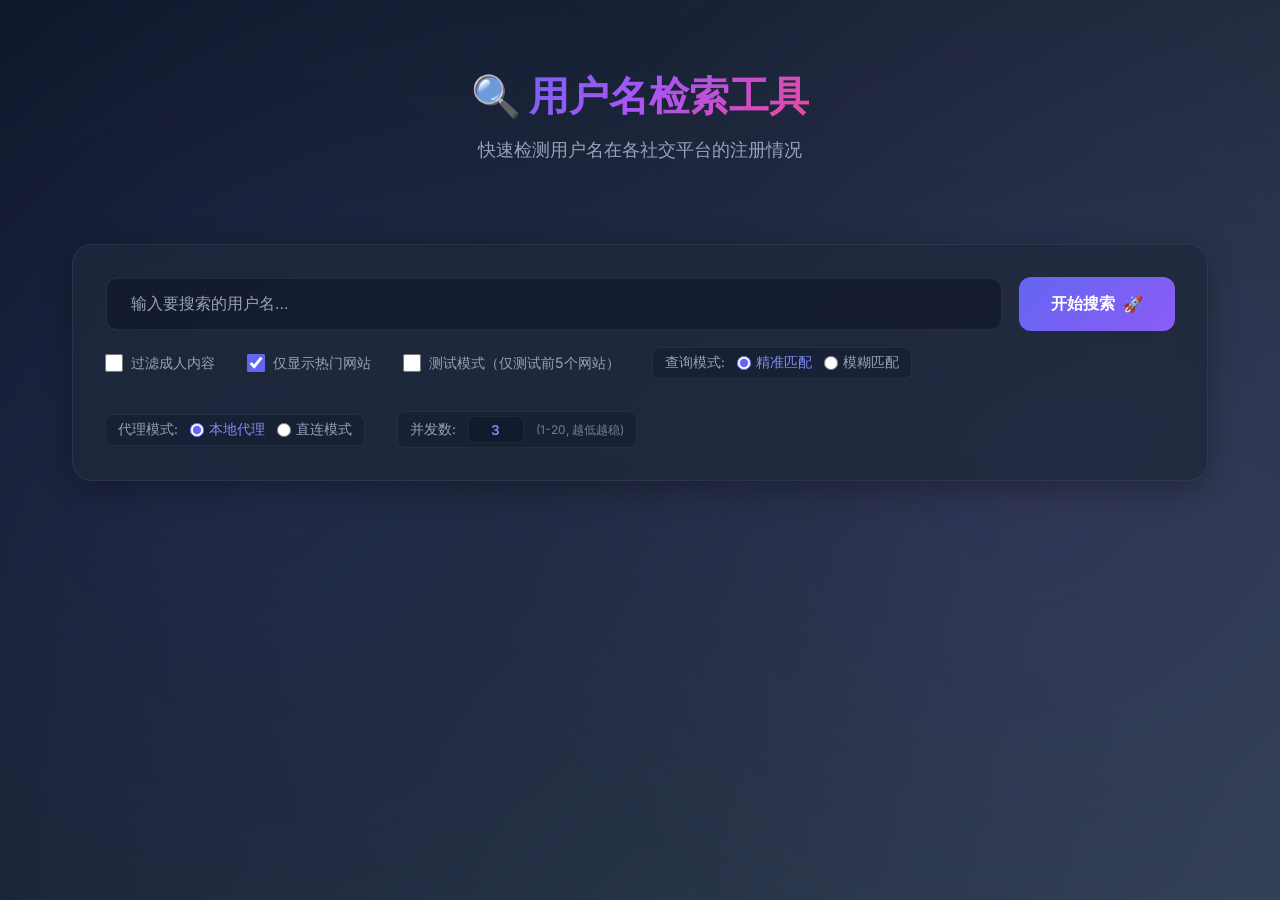
==== index.html @ 46e060c6 "Initial commit: username searcher tool" ====
<!DOCTYPE html>
<html lang="zh-CN">
<head>
    <meta charset="UTF-8">
    <meta name="viewport" content="width=device-width, initial-scale=1.0">
    <title>用户名检索工具 | Username Checker</title>
    <link rel="preconnect" href="https://fonts.googleapis.com">
    <link rel="preconnect" href="https://fonts.gstatic.com" crossorigin>
    <link href="https://fonts.googleapis.com/css2?family=Inter:wght@300;400;500;600;700&display=swap" rel="stylesheet">
    <link rel="stylesheet" href="styles.css">
</head>
<body>
    <div class="container">
        <header class="header">
            <div class="header-content">
                <h1 class="title">
                    <span class="title-icon">🔍</span>
                    用户名检索工具
                </h1>
                <p class="subtitle">快速检测用户名在各社交平台的注册情况</p>
            </div>
        </header>

        <main class="main">
            <section class="search-section">
                <div class="search-box">
                    <input 
                        type="text" 
                        id="usernameInput" 
                        class="search-input" 
                        placeholder="输入要搜索的用户名..."
                        autocomplete="off"
                    >
                    <button id="searchBtn" class="search-btn">
                        <span class="btn-text">开始搜索</span>
                        <span class="btn-icon">🚀</span>
                    </button>
                </div>
                <div class="search-options">
                    <label class="checkbox-label">
                        <input type="checkbox" id="filterNSFW">
                        <span class="checkbox-text">过滤成人内容</span>
                    </label>
                    <label class="checkbox-label">
                        <input type="checkbox" id="onlyPopular" checked>
                        <span class="checkbox-text">仅显示热门网站</span>
                    </label>
                    <label class="checkbox-label">
                        <input type="checkbox" id="testMode">
                        <span class="checkbox-text">测试模式（仅测试前5个网站）</span>
                    </label>
                    <!-- 查询模式切换 -->
                    <div class="mode-switch-group">
                        <span class="mode-label">查询模式:</span>
                        <label class="mode-option">
                            <input type="radio" name="searchMode" value="precise" checked>
                            <span class="mode-text">精准匹配</span>
                        </label>
                        <label class="mode-option">
                            <input type="radio" name="searchMode" value="fuzzy">
                            <span class="mode-text">模糊匹配</span>
                        </label>
                    </div>
                    <!-- 代理模式切换 -->
                    <div class="mode-switch-group">
                        <span class="mode-label">代理模式:</span>
                        <label class="mode-option">
                            <input type="radio" name="proxyMode" value="local-proxy" checked>
                            <span class="mode-text">本地代理</span>
                        </label>
                        <label class="mode-option">
                            <input type="radio" name="proxyMode" value="direct">
                            <span class="mode-text">直连模式</span>
                        </label>
                    </div>
                    <!-- 并发数设置 -->
                    <div class="mode-switch-group">
                        <span class="mode-label">并发数:</span>
                        <input type="number" id="concurrencyInput" class="concurrency-input" min="1" max="20" value="3" title="设置同时查询的网站数量（1-20），数值越低越稳定">
                        <span class="mode-text" style="font-size:0.75rem;opacity:0.7;">(1-20, 越低越稳)</span>
                    </div>
                </div>
            </section>

            <section class="progress-section" id="progressSection" style="display: none;">
                <div class="progress-container">
                    <div class="progress-bar">
                        <div class="progress-fill" id="progressFill"></div>
                    </div>
                    <div class="progress-text">
                        <span id="progressText">正在搜索...</span>
                        <span id="progressCount">0/0</span>
                    </div>
                </div>
                <div class="debug-info" id="debugInfo" style="display: none;">
                    <div class="debug-title">调试信息</div>
                    <div class="debug-content" id="debugContent"></div>
                </div>
            </section>

            <section class="stats-section" id="statsSection" style="display: none;">
                <div class="stats-grid">
                    <div class="stat-card found">
                        <div class="stat-icon">✓</div>
                        <div class="stat-value" id="foundCount">0</div>
                        <div class="stat-label">已注册</div>
                    </div>
                    <div class="stat-card not-found">
                        <div class="stat-icon">✗</div>
                        <div class="stat-value" id="notFoundCount">0</div>
                        <div class="stat-label">未注册</div>
                    </div>
                    <div class="stat-card checked">
                        <div class="stat-icon">📊</div>
                        <div class="stat-value" id="checkedCount">0</div>
                        <div class="stat-label">已检测</div>
                    </div>
                    <div class="stat-card error">
                        <div class="stat-icon">⚠</div>
                        <div class="stat-value" id="errorCount">0</div>
                        <div class="stat-label">检测失败</div>
                    </div>
                </div>
            </section>

            <section class="results-section" id="resultsSection" style="display: none;">
                <div class="results-header">
                    <h2 class="results-title">搜索结果</h2>
                    <div class="results-actions">
                        <select id="filterSelect" class="filter-select">
                            <option value="all">全部</option>
                            <option value="found">已注册</option>
                            <option value="not-found">不存在</option>
                            <option value="manual-verify">需手工验证</option>
                            <option value="error">错误信息</option>
                        </select>

                    </div>
                </div>
                <div class="results-list" id="resultsList"></div>
            </section>

        </main>
    </div>

    <script src="app.js"></script>
</body>
</html>
---- styles.css ----
* {
    margin: 0;
    padding: 0;
    box-sizing: border-box;
}

:root {
    --primary-color: #6366f1;
    --primary-hover: #818cf8;
    --success-color: #10b981;
    --error-color: #ef4444;
    --warning-color: #f59e0b;
    --bg-dark: #0f172a;
    --bg-card: rgba(30, 41, 59, 0.8);
    --bg-card-hover: rgba(51, 65, 85, 0.9);
    --text-primary: #f1f5f9;
    --text-secondary: #94a3b8;
    --border-color: rgba(148, 163, 184, 0.1);
    --shadow: 0 8px 32px rgba(0, 0, 0, 0.3);
    --glass-backdrop: blur(12px);
}

body {
    font-family: 'Inter', -apple-system, BlinkMacSystemFont, 'Segoe UI', sans-serif;
    background: linear-gradient(135deg, #0f172a 0%, #1e293b 50%, #334155 100%);
    min-height: 100vh;
    color: var(--text-primary);
    line-height: 1.6;
}

body::before {
    content: '';
    position: fixed;
    top: 0;
    left: 0;
    width: 100%;
    height: 100%;
    background: 
        radial-gradient(circle at 20% 50%, rgba(99, 102, 241, 0.1) 0%, transparent 50%),
        radial-gradient(circle at 80% 50%, rgba(139, 92, 246, 0.1) 0%, transparent 50%);
    pointer-events: none;
    z-index: -1;
}

.container {
    max-width: 1200px;
    margin: 0 auto;
    padding: 2rem;
}

.header {
    text-align: center;
    margin-bottom: 3rem;
    padding: 2rem 0;
    animation: fadeInDown 0.6s ease-out;
}

.header-content {
    display: inline-block;
}

.title {
    font-size: 2.5rem;
    font-weight: 700;
    background: linear-gradient(135deg, #6366f1, #a855f7, #ec4899);
    -webkit-background-clip: text;
    -webkit-text-fill-color: transparent;
    background-clip: text;
    margin-bottom: 0.5rem;
    display: flex;
    align-items: center;
    justify-content: center;
    gap: 0.5rem;
}

.title-icon {
    -webkit-text-fill-color: initial;
    background: none;
}

.subtitle {
    font-size: 1.1rem;
    color: var(--text-secondary);
    font-weight: 400;
}

.main {
    animation: fadeInUp 0.6s ease-out 0.2s backwards;
}

.search-section {
    background: var(--bg-card);
    backdrop-filter: var(--glass-backdrop);
    border: 1px solid var(--border-color);
    border-radius: 20px;
    padding: 2rem;
    box-shadow: var(--shadow);
    margin-bottom: 2rem;
}

.search-box {
    display: flex;
    gap: 1rem;
    margin-bottom: 1rem;
}

.search-input {
    flex: 1;
    padding: 1rem 1.5rem;
    font-size: 1rem;
    border: 2px solid var(--border-color);
    border-radius: 12px;
    background: rgba(15, 23, 42, 0.6);
    color: var(--text-primary);
    transition: all 0.3s ease;
}

.search-input:focus {
    outline: none;
    border-color: var(--primary-color);
    box-shadow: 0 0 0 4px rgba(99, 102, 241, 0.1);
}

.search-input::placeholder {
    color: var(--text-secondary);
}

.search-btn {
    padding: 1rem 2rem;
    font-size: 1rem;
    font-weight: 600;
    border: none;
    border-radius: 12px;
    background: linear-gradient(135deg, var(--primary-color), #8b5cf6);
    color: white;
    cursor: pointer;
    transition: all 0.3s ease;
    display: flex;
    align-items: center;
    gap: 0.5rem;
    white-space: nowrap;
}

.search-btn:hover {
    transform: translateY(-2px);
    box-shadow: 0 8px 20px rgba(99, 102, 241, 0.3);
}

.search-btn:active {
    transform: translateY(0);
}

.search-btn:disabled {
    opacity: 0.6;
    cursor: not-allowed;
    transform: none;
}

.search-options {
    display: flex;
    gap: 2rem;
    flex-wrap: wrap;
    align-items: center;
}

/* 模式切换组 */
.mode-switch-group {
    display: flex;
    align-items: center;
    gap: 0.75rem;
    padding: 0.25rem 0.75rem;
    background: rgba(15, 23, 42, 0.4);
    border-radius: 8px;
    border: 1px solid var(--border-color);
}

.mode-label {
    font-size: 0.85rem;
    color: var(--text-secondary);
    white-space: nowrap;
}

.mode-option {
    display: flex;
    align-items: center;
    gap: 0.3rem;
    cursor: pointer;
    user-select: none;
}

.mode-option input[type="radio"] {
    width: 14px;
    height: 14px;
    accent-color: var(--primary-color);
    cursor: pointer;
}

.mode-text {
    font-size: 0.85rem;
    color: var(--text-secondary);
    white-space: nowrap;
}

.mode-option input[type="radio"]:checked + .mode-text {
    color: var(--primary-hover);
    font-weight: 500;
}

.checkbox-label {
    display: flex;
    align-items: center;
    gap: 0.5rem;
    cursor: pointer;
    user-select: none;
}

.checkbox-label input[type="checkbox"] {
    width: 18px;
    height: 18px;
    accent-color: var(--primary-color);
    cursor: pointer;
}

.checkbox-text {
    font-size: 0.9rem;
    color: var(--text-secondary);
}

.progress-section {
    background: var(--bg-card);
    backdrop-filter: var(--glass-backdrop);
    border: 1px solid var(--border-color);
    border-radius: 20px;
    padding: 1.5rem 2rem;
    margin-bottom: 2rem;
    box-shadow: var(--shadow);
}

.progress-container {
    display: flex;
    flex-direction: column;
    gap: 1rem;
}

.progress-bar {
    width: 100%;
    height: 8px;
    background: rgba(15, 23, 42, 0.6);
    border-radius: 4px;
    overflow: hidden;
}

.progress-fill {
    height: 100%;
    background: linear-gradient(90deg, var(--primary-color), #8b5cf6, #ec4899);
    border-radius: 4px;
    transition: width 0.3s ease;
    width: 0%;
}

.progress-text {
    display: flex;
    justify-content: space-between;
    font-size: 0.9rem;
    color: var(--text-secondary);
}

.debug-info {
    margin-top: 1rem;
    padding: 1rem;
    background: rgba(15, 23, 42, 0.6);
    border: 1px solid var(--border-color);
    border-radius: 10px;
    font-size: 0.85rem;
}

.debug-title {
    font-weight: 600;
    color: var(--text-secondary);
    margin-bottom: 0.5rem;
}

.debug-content {
    color: var(--text-primary);
    font-family: monospace;
    white-space: pre-wrap;
    word-break: break-all;
}

.stats-section {
    margin-bottom: 2rem;
}

.stats-grid {
    display: grid;
    grid-template-columns: repeat(auto-fit, minmax(150px, 1fr));
    gap: 1rem;
}

.stat-card {
    background: var(--bg-card);
    backdrop-filter: var(--glass-backdrop);
    border: 1px solid var(--border-color);
    border-radius: 16px;
    padding: 1.5rem;
    text-align: center;
    box-shadow: var(--shadow);
    transition: all 0.3s ease;
}

.stat-card:hover {
    transform: translateY(-4px);
    box-shadow: 0 12px 24px rgba(0, 0, 0, 0.4);
}

.stat-card.found {
    border-color: rgba(16, 185, 129, 0.3);
}

.stat-card.not-found {
    border-color: rgba(239, 68, 68, 0.3);
}

.stat-card.checked {
    border-color: rgba(99, 102, 241, 0.3);
}

.stat-card.error {
    border-color: rgba(245, 158, 11, 0.3);
}

.stat-icon {
    font-size: 2rem;
    margin-bottom: 0.5rem;
}

.stat-value {
    font-size: 2rem;
    font-weight: 700;
    margin-bottom: 0.25rem;
}

.stat-label {
    font-size: 0.9rem;
    color: var(--text-secondary);
}

.results-section {
    background: var(--bg-card);
    backdrop-filter: var(--glass-backdrop);
    border: 1px solid var(--border-color);
    border-radius: 20px;
    padding: 2rem;
    box-shadow: var(--shadow);
}

.results-header {
    display: flex;
    justify-content: space-between;
    align-items: center;
    margin-bottom: 2rem;
    flex-wrap: wrap;
    gap: 1rem;
}

.results-title {
    font-size: 1.5rem;
    font-weight: 600;
}

.results-actions {
    display: flex;
    gap: 1rem;
}

.filter-select {
    padding: 0.75rem 1.5rem;
    font-size: 0.9rem;
    border: 2px solid var(--border-color);
    border-radius: 10px;
    background: rgba(15, 23, 42, 0.6);
    color: var(--text-primary);
    cursor: pointer;
    transition: all 0.3s ease;
}

.filter-select:focus {
    outline: none;
    border-color: var(--primary-color);
}

/* 导出按钮 */
.export-btn {
    padding: 0.6rem 1rem;
    font-size: 0.85rem;
    font-weight: 500;
    border: 1px solid var(--border-color);
    border-radius: 8px;
    background: rgba(99, 102, 241, 0.1);
    color: var(--primary-hover);
    cursor: pointer;
    transition: all 0.3s ease;
    white-space: nowrap;
}

.export-btn:hover {
    background: var(--primary-color);
    color: white;
    border-color: var(--primary-color);
}

/* 并发数输入框 */
.concurrency-input {
    width: 56px;
    padding: 0.3rem 0.4rem;
    font-size: 0.85rem;
    font-weight: 600;
    border: 1px solid var(--border-color);
    border-radius: 6px;
    background: rgba(15, 23, 42, 0.6);
    color: var(--primary-hover);
    text-align: center;
    font-family: inherit;
    transition: all 0.3s ease;
    -moz-appearance: textfield;
}

.concurrency-input::-webkit-inner-spin-button,
.concurrency-input::-webkit-outer-spin-button {
    -webkit-appearance: none;
    margin: 0;
}

.concurrency-input:focus {
    outline: none;
    border-color: var(--primary-color);
    box-shadow: 0 0 0 3px rgba(99, 102, 241, 0.15);
}

.results-list {
    display: flex;
    flex-direction: column;
    gap: 0.75rem;
}

.result-item {
    background: rgba(15, 23, 42, 0.4);
    border: 1px solid var(--border-color);
    border-radius: 12px;
    padding: 1.25rem;
    display: flex;
    align-items: center;
    gap: 1rem;
    transition: all 0.3s ease;
    animation: slideIn 0.3s ease-out;
}

.result-item:hover {
    background: var(--bg-card-hover);
    transform: translateX(4px);
}

.result-item.found {
    border-left: 4px solid var(--success-color);
}

.result-item.not-found {
    border-left: 4px solid var(--error-color);
}

.result-item.error {
    border-left: 4px solid var(--warning-color);
}

.result-status {
    width: 40px;
    height: 40px;
    border-radius: 10px;
    display: flex;
    align-items: center;
    justify-content: center;
    font-size: 1.2rem;
    font-weight: 700;
    flex-shrink: 0;
}

.result-item.found .result-status {
    background: rgba(16, 185, 129, 0.2);
    color: var(--success-color);
}

.result-item.not-found .result-status {
    background: rgba(239, 68, 68, 0.2);
    color: var(--error-color);
}

.result-item.error .result-status {
    background: rgba(245, 158, 11, 0.2);
    color: var(--warning-color);
}

.result-content {
    flex: 1;
    min-width: 0;
}

.result-name {
    font-weight: 600;
    margin-bottom: 0.25rem;
    display: flex;
    align-items: center;
    gap: 0.5rem;
}

.result-type {
    font-size: 0.8rem;
    padding: 0.2rem 0.5rem;
    background: rgba(99, 102, 241, 0.2);
    border-radius: 4px;
    color: var(--primary-hover);
}

/* 置信度标签 */
.confidence-badge {
    font-size: 0.75rem;
    padding: 0.15rem 0.5rem;
    border-radius: 4px;
    font-weight: 600;
}

.confidence-high {
    background: rgba(16, 185, 129, 0.2);
    color: var(--success-color);
}

.confidence-mid {
    background: rgba(245, 158, 11, 0.2);
    color: var(--warning-color);
}

.confidence-low {
    background: rgba(239, 68, 68, 0.2);
    color: var(--error-color);
}

/* 判定方法标签 */
.method-badge {
    font-size: 0.7rem;
    padding: 0.1rem 0.4rem;
    background: rgba(148, 163, 184, 0.15);
    border-radius: 3px;
    color: var(--text-secondary);
    cursor: help;
}

/* 验证详情行 */
.result-details {
    font-size: 0.75rem;
    color: var(--text-secondary);
    margin-top: 0.2rem;
    opacity: 0.8;
    white-space: nowrap;
    overflow: hidden;
    text-overflow: ellipsis;
}

.result-url {
    font-size: 0.85rem;
    color: var(--text-secondary);
    overflow: hidden;
    text-overflow: ellipsis;
    white-space: nowrap;
}

.result-error {
    font-size: 0.8rem;
    color: var(--warning-color);
    margin-top: 0.25rem;
    font-style: italic;
}

.result-link {
    padding: 0.6rem 1.2rem;
    font-size: 0.85rem;
    font-weight: 500;
    border: 1px solid var(--border-color);
    border-radius: 8px;
    text-decoration: none;
    transition: all 0.3s ease;
    white-space: nowrap;
    cursor: pointer;
}

/* 绿色：确定存在 */
.result-link-found {
    background: rgba(16, 185, 129, 0.15);
    color: var(--success-color);
    border-color: rgba(16, 185, 129, 0.35);
}

.result-link-found:hover {
    background: var(--success-color);
    color: #fff;
    border-color: var(--success-color);
    transform: translateY(-1px);
}

/* 黄色/橙色：需手工验证 */
.result-link-manual {
    background: rgba(245, 158, 11, 0.15);
    color: var(--warning-color);
    border-color: rgba(245, 158, 11, 0.35);
}

.result-link-manual:hover {
    background: var(--warning-color);
    color: #fff;
    border-color: var(--warning-color);
    transform: translateY(-1px);
}

/* 红色：明确不存在 */
.result-link-notfound {
    background: rgba(239, 68, 68, 0.15);
    color: var(--error-color);
    border-color: rgba(239, 68, 68, 0.35);
}

.result-link-notfound:hover {
    background: var(--error-color);
    color: #fff;
    border-color: var(--error-color);
    transform: translateY(-1px);
}

@keyframes fadeInDown {
    from {
        opacity: 0;
        transform: translateY(-20px);
    }
    to {
        opacity: 1;
        transform: translateY(0);
    }
}

@keyframes fadeInUp {
    from {
        opacity: 0;
        transform: translateY(20px);
    }
    to {
        opacity: 1;
        transform: translateY(0);
    }
}

@keyframes slideIn {
    from {
        opacity: 0;
        transform: translateX(-10px);
    }
    to {
        opacity: 1;
        transform: translateX(0);
    }
}

@media (max-width: 768px) {
    .container {
        padding: 1rem;
    }

    .title {
        font-size: 1.8rem;
    }

    .search-box {
        flex-direction: column;
    }

    .search-btn {
        width: 100%;
        justify-content: center;
    }

    .stats-grid {
        grid-template-columns: repeat(2, 1fr);
    }

    .result-item {
        flex-wrap: wrap;
    }

    .result-link {
        width: 100%;
        text-align: center;
    }
}
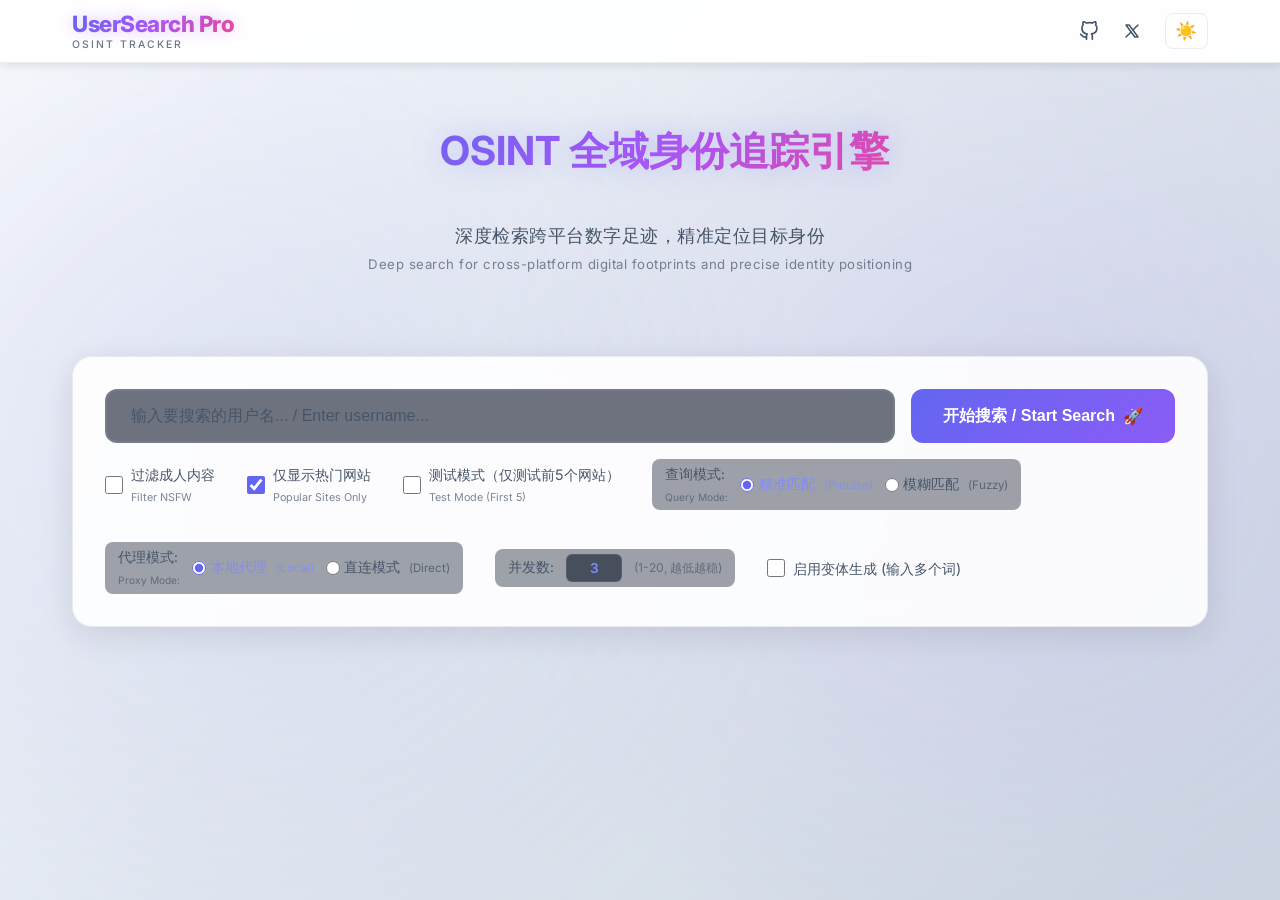
==== commit 8ab7bb3f: "重构项目结构并优化性能 - 目录标准化：创建 js/, css/, data/, docs/ 分类目录 - 文件迁移：将所有源代码、样式、数据和文档移至对应目录 - 路径更新：同步更新 index.h" ====
--- a/index.html
+++ b/index.html
@@ -7,17 +7,44 @@
     <link rel="preconnect" href="https://fonts.googleapis.com">
     <link rel="preconnect" href="https://fonts.gstatic.com" crossorigin>
     <link href="https://fonts.googleapis.com/css2?family=Inter:wght@300;400;500;600;700&display=swap" rel="stylesheet">
-    <link rel="stylesheet" href="styles.css">
+    <link rel="stylesheet" href="css/styles.css">
 </head>
 <body>
+    <!-- 顶部导航栏 -->
+    <nav class="top-nav">
+        <div class="nav-container">
+            <div class="nav-brand">
+                <span class="brand-name">UserSearch Pro</span>
+                <span class="brand-subtitle">OSINT Tracker</span>
+            </div>
+            <div class="nav-links">
+                <a href="https://github.com/qwerasdzx-123" target="_blank" class="nav-link" title="GitHub">
+                    <svg class="social-icon" viewBox="0 0 24 24" width="20" height="20" stroke="currentColor" stroke-width="2" fill="none" stroke-linecap="round" stroke-linejoin="round"><path d="M9 19c-5 1.5-5-2.5-7-3m14 6v-3.87a3.37 3.37 0 0 0-.94-2.61c3.14-.35 6.44-1.54 6.44-7A5.44 5.44 0 0 0 20 4.77 5.07 5.07 0 0 0 19.91 1S18.73.65 16 2.48a13.38 13.38 0 0 0-7 0C6.27.65 5.09 1 5.09 1A5.07 5.07 0 0 0 5 4.77a5.44 5.44 0 0 0-1.5 3.78c0 5.42 3.3 6.61 6.44 7A3.37 3.37 0 0 0 9 18.13V22"></path></svg>
+                </a>
+                <a href="https://x.com/kalaspace002" target="_blank" class="nav-link" title="X (Twitter)">
+                    <svg class="social-icon" viewBox="0 0 24 24" width="18" height="18" stroke="currentColor" stroke-width="2" fill="none" stroke-linecap="round" stroke-linejoin="round"><path d="M4 4l11.733 16h4.267l-11.733 -16z" /><path d="M4 20l6.768 -6.768m2.46 -2.46l6.772 -6.772" /></svg>
+                </a>
+                <button id="themeToggle" class="theme-toggle" title="切换深色/浅色模式">
+                    <span class="toggle-icon">🌙</span>
+                </button>
+            </div>
+        </div>
+    </nav>
+
     <div class="container">
         <header class="header">
             <div class="header-content">
                 <h1 class="title">
-                    <span class="title-icon">🔍</span>
-                    用户名检索工具
+                    <svg class="brand-icon" viewBox="0 0 24 24" width="32" height="32" stroke="currentColor" stroke-width="1.5" fill="none" stroke-linecap="round" stroke-linejoin="round"><circle cx="12" cy="12" r="10"></circle><path d="M12 2a15.3 15.3 0 0 1 4 10 15.3 15.3 0 0 1-4 10 15.3 15.3 0 0 1-4-10 15.3 15.3 0 0 1 4-10z"></path><path d="M2 12h20"></path></svg>
+                    <span class="title-text">
+                        OSINT 全域身份追踪引擎
+                        <span class="subtitle-en">Advanced OSINT Identity Tracker</span>
+                    </span>
                 </h1>
-                <p class="subtitle">快速检测用户名在各社交平台的注册情况</p>
+                <p class="subtitle">
+                    深度检索跨平台数字足迹，精准定位目标身份
+                    <span class="subtitle-en">Deep search for cross-platform digital footprints and precise identity positioning</span>
+                </p>
             </div>
         </header>
 
@@ -28,49 +55,64 @@
                         type="text" 
                         id="usernameInput" 
                         class="search-input" 
-                        placeholder="输入要搜索的用户名..."
+                        placeholder="输入要搜索的用户名... / Enter username..."
                         autocomplete="off"
                     >
                     <button id="searchBtn" class="search-btn">
-                        <span class="btn-text">开始搜索</span>
+                        <span class="btn-text">开始搜索 / Start Search</span>
                         <span class="btn-icon">🚀</span>
                     </button>
                 </div>
                 <div class="search-options">
                     <label class="checkbox-label">
                         <input type="checkbox" id="filterNSFW">
-                        <span class="checkbox-text">过滤成人内容</span>
+                        <span class="checkbox-text">
+                            过滤成人内容
+                            <span class="text-en">Filter NSFW</span>
+                        </span>
                     </label>
                     <label class="checkbox-label">
                         <input type="checkbox" id="onlyPopular" checked>
-                        <span class="checkbox-text">仅显示热门网站</span>
+                        <span class="checkbox-text">
+                            仅显示热门网站
+                            <span class="text-en">Popular Sites Only</span>
+                        </span>
                     </label>
                     <label class="checkbox-label">
                         <input type="checkbox" id="testMode">
-                        <span class="checkbox-text">测试模式（仅测试前5个网站）</span>
+                        <span class="checkbox-text">
+                            测试模式（仅测试前5个网站）
+                            <span class="text-en">Test Mode (First 5)</span>
+                        </span>
                     </label>
                     <!-- 查询模式切换 -->
                     <div class="mode-switch-group">
-                        <span class="mode-label">查询模式:</span>
+                        <span class="mode-label">
+                            查询模式:
+                            <span class="text-en">Query Mode:</span>
+                        </span>
                         <label class="mode-option">
                             <input type="radio" name="searchMode" value="precise" checked>
-                            <span class="mode-text">精准匹配</span>
+                            <span class="mode-text">精准匹配 <span class="text-en">(Precise)</span></span>
                         </label>
                         <label class="mode-option">
                             <input type="radio" name="searchMode" value="fuzzy">
-                            <span class="mode-text">模糊匹配</span>
+                            <span class="mode-text">模糊匹配 <span class="text-en">(Fuzzy)</span></span>
                         </label>
                     </div>
                     <!-- 代理模式切换 -->
                     <div class="mode-switch-group">
-                        <span class="mode-label">代理模式:</span>
+                        <span class="mode-label">
+                            代理模式:
+                            <span class="text-en">Proxy Mode:</span>
+                        </span>
                         <label class="mode-option">
                             <input type="radio" name="proxyMode" value="local-proxy" checked>
-                            <span class="mode-text">本地代理</span>
+                            <span class="mode-text">本地代理 <span class="text-en">(Local)</span></span>
                         </label>
                         <label class="mode-option">
                             <input type="radio" name="proxyMode" value="direct">
-                            <span class="mode-text">直连模式</span>
+                            <span class="mode-text">直连模式 <span class="text-en">(Direct)</span></span>
                         </label>
                     </div>
                     <!-- 并发数设置 -->
@@ -79,6 +121,11 @@
                         <input type="number" id="concurrencyInput" class="concurrency-input" min="1" max="20" value="3" title="设置同时查询的网站数量（1-20），数值越低越稳定">
                         <span class="mode-text" style="font-size:0.75rem;opacity:0.7;">(1-20, 越低越稳)</span>
                     </div>
+                    <!-- 变体生成 -->
+                    <label class="checkbox-label">
+                        <input type="checkbox" id="usePermute">
+                        <span class="checkbox-text">启用变体生成 (输入多个词)</span>
+                    </label>
                 </div>
             </section>
 
@@ -100,41 +147,58 @@
 
             <section class="stats-section" id="statsSection" style="display: none;">
                 <div class="stats-grid">
-                    <div class="stat-card found">
+                    <div class="stat-card found" data-filter="found" title="筛选已注册 / Filter Found">
                         <div class="stat-icon">✓</div>
                         <div class="stat-value" id="foundCount">0</div>
-                        <div class="stat-label">已注册</div>
-                    </div>
-                    <div class="stat-card not-found">
+                        <div class="stat-label">
+                            已注册
+                            <span class="text-en">Found</span>
+                        </div>
+                    </div>
+                    <div class="stat-card not-found" data-filter="not-found" title="筛选未注册 / Filter Not Found">
                         <div class="stat-icon">✗</div>
                         <div class="stat-value" id="notFoundCount">0</div>
-                        <div class="stat-label">未注册</div>
-                    </div>
-                    <div class="stat-card checked">
+                        <div class="stat-label">
+                            未注册
+                            <span class="text-en">Not Found</span>
+                        </div>
+                    </div>
+                    <div class="stat-card checked active" data-filter="all" title="显示全部 / Show All">
                         <div class="stat-icon">📊</div>
                         <div class="stat-value" id="checkedCount">0</div>
-                        <div class="stat-label">已检测</div>
-                    </div>
-                    <div class="stat-card error">
+                        <div class="stat-label">
+                            已检测
+                            <span class="text-en">Checked</span>
+                        </div>
+                    </div>
+                    <div class="stat-card error" data-filter="error" title="筛选失败 / Filter Errors">
                         <div class="stat-icon">⚠</div>
                         <div class="stat-value" id="errorCount">0</div>
-                        <div class="stat-label">检测失败</div>
+                        <div class="stat-label">
+                            检测失败
+                            <span class="text-en">Errors</span>
+                        </div>
+                    </div>
+                    <div class="stat-card manual-verify" data-filter="manual-verify" title="筛选需验证 / Filter Manual">
+                        <div class="stat-icon">❓</div>
+                        <div class="stat-value" id="manualVerifyCount">0</div>
+                        <div class="stat-label">
+                            需验证
+                            <span class="text-en">Manual</span>
+                        </div>
                     </div>
                 </div>
             </section>
 
             <section class="results-section" id="resultsSection" style="display: none;">
                 <div class="results-header">
-                    <h2 class="results-title">搜索结果</h2>
-                    <div class="results-actions">
-                        <select id="filterSelect" class="filter-select">
-                            <option value="all">全部</option>
-                            <option value="found">已注册</option>
-                            <option value="not-found">不存在</option>
-                            <option value="manual-verify">需手工验证</option>
-                            <option value="error">错误信息</option>
-                        </select>
-
+                    <h2 class="results-title">
+                        搜索结果
+                        <span class="subtitle-en">Search Results</span>
+                    </h2>
+                    <div class="export-buttons">
+                        <button onclick="window.app.exportResults('json')" class="export-btn json-btn">导出 JSON</button>
+                        <button onclick="window.app.exportResults('csv')" class="export-btn csv-btn">导出 CSV</button>
                     </div>
                 </div>
                 <div class="results-list" id="resultsList"></div>
@@ -143,6 +207,7 @@
         </main>
     </div>
 
-    <script src="app.js"></script>
+    <script src="js/shared-constants.js"></script>
+    <script src="js/app.js"></script>
 </body>
 </html>
--- a/css/styles.css
+++ b/css/styles.css
@@ -0,0 +1,882 @@
+* {
+    margin: 0;
+    padding: 0;
+    box-sizing: border-box;
+}
+
+:root {
+    /* 深色模式变量（默认） */
+    --primary-color: #6366f1;
+    --primary-hover: #818cf8;
+    --success-color: #10b981;
+    --error-color: #ef4444;
+    --warning-color: #f59e0b;
+    --bg-dark: #0f172a;
+    --bg-card: rgba(30, 41, 59, 0.8);
+    --bg-card-hover: rgba(51, 65, 85, 0.9);
+    --text-primary: #f1f5f9;
+    --text-secondary: #94a3b8;
+    --border-color: rgba(148, 163, 184, 0.1);
+    --shadow: 0 8px 32px rgba(0, 0, 0, 0.3);
+    --glass-backdrop: blur(12px);
+    --nav-bg: rgba(15, 23, 42, 0.95);
+}
+
+/* 浅色模式变量 */
+body.light-mode {
+    --bg-dark: #f8fafc;
+    --bg-card: rgba(255, 255, 255, 0.9);
+    --bg-card-hover: rgba(241, 245, 249, 0.95);
+    --text-primary: #0f172a;
+    --text-secondary: #475569;
+    --border-color: rgba(148, 163, 184, 0.2);
+    --shadow: 0 8px 32px rgba(0, 0, 0, 0.1);
+    --nav-bg: rgba(255, 255, 255, 0.95);
+}
+
+body {
+    font-family: 'Inter', -apple-system, BlinkMacSystemFont, 'Segoe UI', sans-serif;
+    background: linear-gradient(135deg, var(--bg-dark) 0%, #1e293b 50%, #334155 100%);
+    min-height: 100vh;
+    color: var(--text-primary);
+    line-height: 1.6;
+    transition: background 0.3s ease, color 0.3s ease;
+}
+
+body.light-mode {
+    background: linear-gradient(135deg, #f8fafc 0%, #e2e8f0 50%, #cbd5e1 100%);
+}
+
+body::before {
+    content: '';
+    position: fixed;
+    top: 0;
+    left: 0;
+    width: 100%;
+    height: 100%;
+    background: 
+        radial-gradient(circle at 20% 50%, rgba(99, 102, 241, 0.1) 0%, transparent 50%),
+        radial-gradient(circle at 80% 50%, rgba(139, 92, 246, 0.1) 0%, transparent 50%);
+    pointer-events: none;
+    z-index: -1;
+}
+
+.container {
+    max-width: 1200px;
+    margin: 0 auto;
+    padding: 2rem;
+}
+
+.header {
+    text-align: center;
+    margin-bottom: 3rem;
+    padding: 2rem 0;
+    animation: fadeInDown 0.6s ease-out;
+}
+
+.header-content {
+    display: inline-block;
+}
+
+.title {
+    font-size: 2.5rem;
+    font-weight: 700;
+    background: linear-gradient(135deg, #6366f1, #a855f7, #ec4899);
+    -webkit-background-clip: text;
+    -webkit-text-fill-color: transparent;
+    background-clip: text;
+    margin-bottom: 0.5rem;
+    display: flex;
+    align-items: center;
+    justify-content: center;
+    gap: 1rem;
+    filter: drop-shadow(0 0 15px rgba(99, 102, 241, 0.3));
+}
+
+.brand-icon {
+    stroke: url(#gradient-fill);
+    animation: radar-scan 3s infinite linear;
+    flex-shrink: 0;
+}
+
+@keyframes radar-scan {
+    0% { transform: rotate(0deg); }
+    100% { transform: rotate(360deg); }
+}
+
+.title-text {
+    display: flex;
+    flex-direction: column;
+    line-height: 1.2;
+}
+
+.title-icon {
+    -webkit-text-fill-color: initial;
+    background: none;
+}
+
+.subtitle-en, .text-en {
+    display: block;
+    font-size: 0.75em;
+    opacity: 0.7;
+    font-weight: 400;
+    margin-top: 0.2rem;
+}
+
+.mode-text .text-en {
+    display: inline;
+    font-size: 0.85em;
+    opacity: 0.8;
+    margin-left: 0.3rem;
+}
+
+/* 顶部导航栏样式 */
+.top-nav {
+    background: var(--nav-bg);
+    backdrop-filter: var(--glass-backdrop);
+    border-bottom: 1px solid var(--border-color);
+    position: sticky;
+    top: 0;
+    z-index: 1000;
+    box-shadow: 0 2px 10px rgba(0, 0, 0, 0.1);
+}
+
+.nav-container {
+    max-width: 1200px;
+    margin: 0 auto;
+    padding: 0.75rem 2rem;
+    display: flex;
+    justify-content: space-between;
+    align-items: center;
+}
+
+.nav-brand {
+    font-size: 1.4rem;
+    font-weight: 800;
+    letter-spacing: -0.5px;
+    display: flex;
+    flex-direction: column;
+    line-height: 1.1;
+}
+
+.brand-name {
+    background: linear-gradient(135deg, #6366f1, #a855f7, #ec4899);
+    -webkit-background-clip: text;
+    -webkit-text-fill-color: transparent;
+    background-clip: text;
+    filter: drop-shadow(0 0 8px rgba(168, 85, 247, 0.4));
+}
+
+.brand-subtitle {
+    font-size: 0.65rem;
+    color: var(--text-secondary);
+    font-weight: 500;
+    letter-spacing: 2px;
+    text-transform: uppercase;
+    opacity: 0.8;
+    margin-top: 2px;
+}
+
+.nav-links {
+    display: flex;
+    align-items: center;
+    gap: 1.5rem;
+}
+
+.nav-link {
+    color: var(--text-secondary);
+    text-decoration: none;
+    font-weight: 500;
+    transition: all 0.2s ease;
+    display: flex;
+    align-items: center;
+}
+
+.nav-link:hover {
+    color: var(--primary-color);
+    transform: translateY(-1px);
+}
+
+.social-icon {
+    fill: none;
+    stroke: currentColor;
+    transition: stroke 0.2s ease;
+}
+
+.theme-toggle {
+    background: none;
+    border: 1px solid var(--border-color);
+    border-radius: 8px;
+    padding: 0.4rem 0.6rem;
+    cursor: pointer;
+    transition: all 0.2s ease;
+    font-size: 1.1rem;
+}
+
+.theme-toggle:hover {
+    background: var(--bg-card-hover);
+    border-color: var(--primary-color);
+}
+
+.subtitle {
+    font-size: 1.1rem;
+    color: var(--text-secondary);
+    font-weight: 400;
+    letter-spacing: 0.5px;
+}
+
+.main {
+    animation: fadeInUp 0.6s ease-out 0.2s backwards;
+}
+
+.search-section {
+    background: var(--bg-card);
+    backdrop-filter: var(--glass-backdrop);
+    border: 1px solid var(--border-color);
+    border-radius: 20px;
+    padding: 2rem;
+    box-shadow: var(--shadow);
+    margin-bottom: 2rem;
+}
+
+.search-box {
+    display: flex;
+    gap: 1rem;
+    margin-bottom: 1rem;
+}
+
+.search-input {
+    flex: 1;
+    padding: 1rem 1.5rem;
+    font-size: 1rem;
+    border: 2px solid var(--border-color);
+    border-radius: 12px;
+    background: rgba(15, 23, 42, 0.6);
+    color: var(--text-primary);
+    transition: all 0.3s ease;
+}
+
+.search-input:focus {
+    outline: none;
+    border-color: var(--primary-color);
+    box-shadow: 0 0 0 4px rgba(99, 102, 241, 0.1);
+}
+
+.search-input::placeholder {
+    color: var(--text-secondary);
+}
+
+.search-btn {
+    padding: 1rem 2rem;
+    font-size: 1rem;
+    font-weight: 600;
+    border: none;
+    border-radius: 12px;
+    background: linear-gradient(135deg, var(--primary-color), #8b5cf6);
+    color: white;
+    cursor: pointer;
+    transition: all 0.3s ease;
+    display: flex;
+    align-items: center;
+    gap: 0.5rem;
+    white-space: nowrap;
+}
+
+.search-btn:hover {
+    transform: translateY(-2px);
+    box-shadow: 0 8px 20px rgba(99, 102, 241, 0.3);
+}
+
+.search-btn:active {
+    transform: translateY(0);
+}
+
+.search-btn:disabled {
+    opacity: 0.6;
+    cursor: not-allowed;
+    transform: none;
+}
+
+.search-options {
+    display: flex;
+    gap: 2rem;
+    flex-wrap: wrap;
+    align-items: center;
+}
+
+/* 模式切换组 */
+.mode-switch-group {
+    display: flex;
+    align-items: center;
+    gap: 0.75rem;
+    padding: 0.25rem 0.75rem;
+    background: rgba(15, 23, 42, 0.4);
+    border-radius: 8px;
+    border: 1px solid var(--border-color);
+}
+
+.mode-label {
+    font-size: 0.85rem;
+    color: var(--text-secondary);
+    white-space: nowrap;
+}
+
+.mode-option {
+    display: flex;
+    align-items: center;
+    gap: 0.3rem;
+    cursor: pointer;
+    user-select: none;
+}
+
+.mode-option input[type="radio"] {
+    width: 14px;
+    height: 14px;
+    accent-color: var(--primary-color);
+    cursor: pointer;
+}
+
+.mode-text {
+    font-size: 0.85rem;
+    color: var(--text-secondary);
+    white-space: nowrap;
+}
+
+.mode-option input[type="radio"]:checked + .mode-text {
+    color: var(--primary-hover);
+    font-weight: 500;
+}
+
+.checkbox-label {
+    display: flex;
+    align-items: center;
+    gap: 0.5rem;
+    cursor: pointer;
+    user-select: none;
+}
+
+.checkbox-label input[type="checkbox"] {
+    width: 18px;
+    height: 18px;
+    accent-color: var(--primary-color);
+    cursor: pointer;
+}
+
+.checkbox-text {
+    font-size: 0.9rem;
+    color: var(--text-secondary);
+}
+
+.progress-section {
+    background: var(--bg-card);
+    backdrop-filter: var(--glass-backdrop);
+    border: 1px solid var(--border-color);
+    border-radius: 20px;
+    padding: 1.5rem 2rem;
+    margin-bottom: 2rem;
+    box-shadow: var(--shadow);
+}
+
+.progress-container {
+    display: flex;
+    flex-direction: column;
+    gap: 1rem;
+}
+
+.progress-bar {
+    width: 100%;
+    height: 8px;
+    background: rgba(15, 23, 42, 0.6);
+    border-radius: 4px;
+    overflow: hidden;
+}
+
+.progress-fill {
+    height: 100%;
+    background: linear-gradient(90deg, var(--primary-color), #8b5cf6, #ec4899);
+    border-radius: 4px;
+    transition: width 0.3s ease;
+    width: 0%;
+}
+
+.progress-text {
+    display: flex;
+    justify-content: space-between;
+    font-size: 0.9rem;
+    color: var(--text-secondary);
+}
+
+.debug-info {
+    margin-top: 1rem;
+    padding: 1rem;
+    background: rgba(15, 23, 42, 0.6);
+    border: 1px solid var(--border-color);
+    border-radius: 10px;
+    font-size: 0.85rem;
+}
+
+.debug-title {
+    font-weight: 600;
+    color: var(--text-secondary);
+    margin-bottom: 0.5rem;
+}
+
+.debug-content {
+    color: var(--text-primary);
+    font-family: monospace;
+    white-space: pre-wrap;
+    word-break: break-all;
+}
+
+.stats-section {
+    margin-bottom: 2rem;
+}
+
+.stats-grid {
+    display: grid;
+    grid-template-columns: repeat(auto-fit, minmax(150px, 1fr));
+    gap: 1rem;
+}
+
+.stat-card {
+    background: var(--bg-card);
+    backdrop-filter: var(--glass-backdrop);
+    border: 1px solid var(--border-color);
+    border-radius: 16px;
+    padding: 1.5rem;
+    text-align: center;
+    box-shadow: var(--shadow);
+    transition: all 0.3s ease;
+    cursor: pointer;
+}
+
+.stat-card:hover {
+    transform: translateY(-4px);
+    box-shadow: 0 12px 24px rgba(0, 0, 0, 0.4);
+}
+
+.stat-card.active {
+    transform: translateY(-2px) scale(1.03);
+    box-shadow: 0 8px 20px rgba(99, 102, 241, 0.35);
+}
+
+.stat-card.found {
+    border-color: rgba(16, 185, 129, 0.3);
+}
+.stat-card.found.active {
+    border-color: rgba(16, 185, 129, 0.7);
+    box-shadow: 0 8px 20px rgba(16, 185, 129, 0.3);
+}
+
+.stat-card.not-found {
+    border-color: rgba(239, 68, 68, 0.3);
+}
+.stat-card.not-found.active {
+    border-color: rgba(239, 68, 68, 0.7);
+    box-shadow: 0 8px 20px rgba(239, 68, 68, 0.3);
+}
+
+.stat-card.checked {
+    border-color: rgba(99, 102, 241, 0.3);
+}
+.stat-card.checked.active {
+    border-color: rgba(99, 102, 241, 0.7);
+}
+
+.stat-card.error {
+    border-color: rgba(245, 158, 11, 0.3);
+}
+.stat-card.error.active {
+    border-color: rgba(245, 158, 11, 0.7);
+    box-shadow: 0 8px 20px rgba(245, 158, 11, 0.3);
+}
+
+.stat-card.manual-verify {
+    border-color: rgba(168, 85, 247, 0.3);
+}
+.stat-card.manual-verify.active {
+    border-color: rgba(168, 85, 247, 0.7);
+    box-shadow: 0 8px 20px rgba(168, 85, 247, 0.3);
+}
+
+.stat-icon {
+    font-size: 2rem;
+    margin-bottom: 0.5rem;
+}
+
+.stat-value {
+    font-size: 2rem;
+    font-weight: 700;
+    margin-bottom: 0.25rem;
+}
+
+.stat-label {
+    font-size: 0.9rem;
+    color: var(--text-secondary);
+}
+
+.results-section {
+    background: var(--bg-card);
+    backdrop-filter: var(--glass-backdrop);
+    border: 1px solid var(--border-color);
+    border-radius: 20px;
+    padding: 2rem;
+    box-shadow: var(--shadow);
+}
+
+.results-header {
+    display: flex;
+    justify-content: space-between;
+    align-items: center;
+    margin-bottom: 2rem;
+    flex-wrap: wrap;
+    gap: 1rem;
+}
+
+.export-buttons {
+    display: flex;
+    gap: 0.75rem;
+}
+
+.export-btn {
+    padding: 0.5rem 1rem;
+    border: none;
+    border-radius: 6px;
+    font-size: 0.875rem;
+    font-weight: 500;
+    cursor: pointer;
+    transition: all 0.2s;
+}
+
+.json-btn {
+    background-color: #3b82f6;
+    color: white;
+}
+
+.json-btn:hover {
+    background-color: #2563eb;
+}
+
+.csv-btn {
+    background-color: #10b981;
+    color: white;
+}
+
+.csv-btn:hover {
+    background-color: #059669;
+}
+
+.results-title {
+    font-size: 1.5rem;
+    font-weight: 600;
+}
+
+.results-actions {
+    display: flex;
+    gap: 1rem;
+}
+
+.filter-select {
+    padding: 0.75rem 1.5rem;
+    font-size: 0.9rem;
+    border: 2px solid var(--border-color);
+    border-radius: 10px;
+    background: rgba(15, 23, 42, 0.6);
+    color: var(--text-primary);
+    cursor: pointer;
+    transition: all 0.3s ease;
+}
+
+.filter-select:focus {
+    outline: none;
+    border-color: var(--primary-color);
+}
+
+/* 并发数输入框 */
+.concurrency-input {
+    width: 56px;
+    padding: 0.3rem 0.4rem;
+    font-size: 0.85rem;
+    font-weight: 600;
+    border: 1px solid var(--border-color);
+    border-radius: 6px;
+    background: rgba(15, 23, 42, 0.6);
+    color: var(--primary-hover);
+    text-align: center;
+    font-family: inherit;
+    transition: all 0.3s ease;
+    -moz-appearance: textfield;
+}
+
+.concurrency-input::-webkit-inner-spin-button,
+.concurrency-input::-webkit-outer-spin-button {
+    -webkit-appearance: none;
+    margin: 0;
+}
+
+.concurrency-input:focus {
+    outline: none;
+    border-color: var(--primary-color);
+    box-shadow: 0 0 0 3px rgba(99, 102, 241, 0.15);
+}
+
+.results-list {
+    display: flex;
+    flex-direction: column;
+    gap: 0.75rem;
+}
+
+.result-item {
+    background: rgba(15, 23, 42, 0.4);
+    border: 1px solid var(--border-color);
+    border-radius: 12px;
+    padding: 1.25rem;
+    display: flex;
+    align-items: center;
+    gap: 1rem;
+    transition: all 0.3s ease;
+    animation: slideIn 0.3s ease-out;
+}
+
+.result-item:hover {
+    background: var(--bg-card-hover);
+    transform: translateX(4px);
+}
+
+.result-item.found {
+    border-left: 4px solid var(--success-color);
+}
+
+.result-item.not-found {
+    border-left: 4px solid var(--error-color);
+}
+
+.result-item.error {
+    border-left: 4px solid var(--warning-color);
+}
+
+.result-status {
+    width: 40px;
+    height: 40px;
+    border-radius: 10px;
+    display: flex;
+    align-items: center;
+    justify-content: center;
+    font-size: 1.2rem;
+    font-weight: 700;
+    flex-shrink: 0;
+}
+
+.result-item.found .result-status {
+    background: rgba(16, 185, 129, 0.2);
+    color: var(--success-color);
+}
+
+.result-item.not-found .result-status {
+    background: rgba(239, 68, 68, 0.2);
+    color: var(--error-color);
+}
+
+.result-item.error .result-status {
+    background: rgba(245, 158, 11, 0.2);
+    color: var(--warning-color);
+}
+
+.result-content {
+    flex: 1;
+    min-width: 0;
+}
+
+.result-name {
+    font-weight: 600;
+    margin-bottom: 0.25rem;
+    display: flex;
+    align-items: center;
+    gap: 0.5rem;
+}
+
+.result-type {
+    font-size: 0.8rem;
+    padding: 0.2rem 0.5rem;
+    background: rgba(99, 102, 241, 0.2);
+    border-radius: 4px;
+    color: var(--primary-hover);
+}
+
+/* 置信度标签 */
+.confidence-badge {
+    font-size: 0.75rem;
+    padding: 0.15rem 0.5rem;
+    border-radius: 4px;
+    font-weight: 600;
+}
+
+.confidence-high {
+    background: rgba(16, 185, 129, 0.2);
+    color: var(--success-color);
+}
+
+.confidence-mid {
+    background: rgba(245, 158, 11, 0.2);
+    color: var(--warning-color);
+}
+
+.confidence-low {
+    background: rgba(239, 68, 68, 0.2);
+    color: var(--error-color);
+}
+
+/* 判定方法标签 */
+.method-badge {
+    font-size: 0.7rem;
+    padding: 0.1rem 0.4rem;
+    background: rgba(148, 163, 184, 0.15);
+    border-radius: 3px;
+    color: var(--text-secondary);
+    cursor: help;
+}
+
+/* 验证详情行 */
+.result-details {
+    font-size: 0.75rem;
+    color: var(--text-secondary);
+    margin-top: 0.2rem;
+    opacity: 0.8;
+    white-space: nowrap;
+    overflow: hidden;
+    text-overflow: ellipsis;
+}
+
+.result-url {
+    font-size: 0.85rem;
+    color: var(--text-secondary);
+    overflow: hidden;
+    text-overflow: ellipsis;
+    white-space: nowrap;
+}
+
+.result-error {
+    font-size: 0.8rem;
+    color: var(--warning-color);
+    margin-top: 0.25rem;
+    font-style: italic;
+}
+
+.result-link {
+    padding: 0.6rem 1.2rem;
+    font-size: 0.85rem;
+    font-weight: 500;
+    border: 1px solid var(--border-color);
+    border-radius: 8px;
+    text-decoration: none;
+    transition: all 0.3s ease;
+    white-space: nowrap;
+    cursor: pointer;
+}
+
+/* 绿色：确定存在 */
+.result-link-found {
+    background: rgba(16, 185, 129, 0.15);
+    color: var(--success-color);
+    border-color: rgba(16, 185, 129, 0.35);
+}
+
+.result-link-found:hover {
+    background: var(--success-color);
+    color: #fff;
+    border-color: var(--success-color);
+    transform: translateY(-1px);
+}
+
+/* 黄色/橙色：需手工验证 */
+.result-link-manual {
+    background: rgba(245, 158, 11, 0.15);
+    color: var(--warning-color);
+    border-color: rgba(245, 158, 11, 0.35);
+}
+
+.result-link-manual:hover {
+    background: var(--warning-color);
+    color: #fff;
+    border-color: var(--warning-color);
+    transform: translateY(-1px);
+}
+
+/* 红色：明确不存在 */
+.result-link-notfound {
+    background: rgba(239, 68, 68, 0.15);
+    color: var(--error-color);
+    border-color: rgba(239, 68, 68, 0.35);
+}
+
+.result-link-notfound:hover {
+    background: var(--error-color);
+    color: #fff;
+    border-color: var(--error-color);
+    transform: translateY(-1px);
+}
+
+@keyframes fadeInDown {
+    from {
+        opacity: 0;
+        transform: translateY(-20px);
+    }
+    to {
+        opacity: 1;
+        transform: translateY(0);
+    }
+}
+
+@keyframes fadeInUp {
+    from {
+        opacity: 0;
+        transform: translateY(20px);
+    }
+    to {
+        opacity: 1;
+        transform: translateY(0);
+    }
+}
+
+@keyframes slideIn {
+    from {
+        opacity: 0;
+        transform: translateX(-10px);
+    }
+    to {
+        opacity: 1;
+        transform: translateX(0);
+    }
+}
+
+@media (max-width: 768px) {
+    .container {
+        padding: 1rem;
+    }
+
+    .title {
+        font-size: 1.8rem;
+    }
+
+    .search-box {
+        flex-direction: column;
+    }
+
+    .search-btn {
+        width: 100%;
+        justify-content: center;
+    }
+
+    .stats-grid {
+        grid-template-columns: repeat(2, 1fr);
+    }
+
+    .result-item {
+        flex-wrap: wrap;
+    }
+
+    .result-link {
+        width: 100%;
+        text-align: center;
+    }
+}
